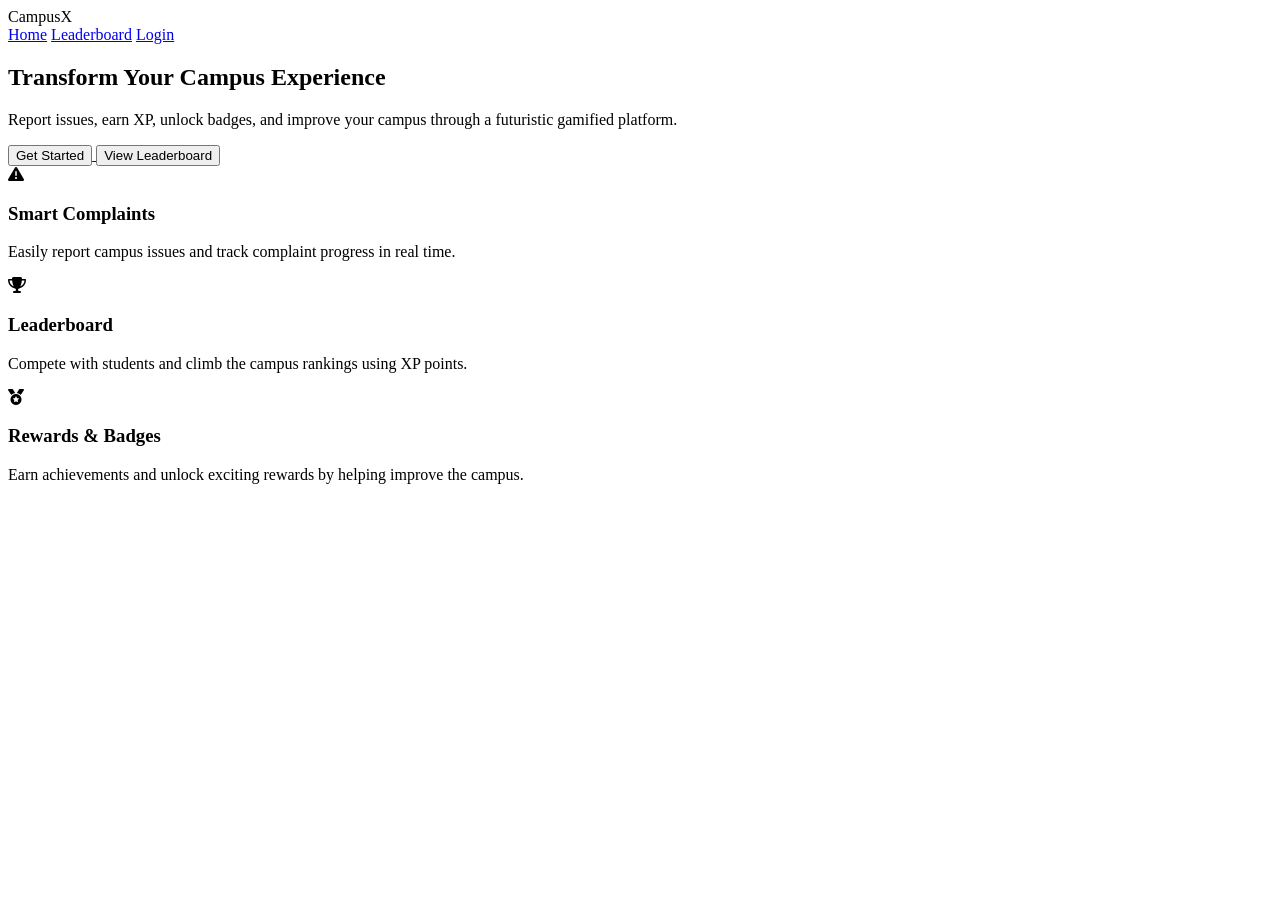
==== index.html @ f6f19b95 "Location" ====
<!DOCTYPE html>
<html lang="en">
<head>
    <meta charset="UTF-8">
    <meta name="viewport" content="width=device-width, initial-scale=1.0">
    <title>CampusX</title>

    <link rel="stylesheet" href="css/style.css">
<link rel="stylesheet" href="css/responsive.css">
    <link rel="stylesheet"
    href="https://cdnjs.cloudflare.com/ajax/libs/font-awesome/6.5.1/css/all.min.css">
</head>
<body>

    <nav class="navbar">

        <div class="logo">CampusX</div>

        <div class="nav-links">
            <a href="index.html">Home</a>
            <a href="leaderboard.html">Leaderboard</a>
            <a href="login.html">Login</a>
        </div>

    </nav>
    <section class="hero">

        <h1>
            Transform Your Campus
            <span>Experience</span>
        </h1>

        <p>
            Report issues, earn XP, unlock badges,
            and improve your campus through a
            futuristic gamified platform.
        </p>

        <div class="hero-btns">

            <a href="login.html">
                <button class="btn primary-btn">
                    Get Started
                </button>
            </a>

            <a href="leaderboard.html">
                <button class="btn secondary-btn">
                    View Leaderboard
                </button>
            </a>

        </div>

    </section>

    <section class="features">

        <div class="card">
            <i class="fa-solid fa-triangle-exclamation"></i>
            <h3>Smart Complaints</h3>
            <p>
                Easily report campus issues and track
                complaint progress in real time.
            </p>
        </div>

        <div class="card">
            <i class="fa-solid fa-trophy"></i>
            <h3>Leaderboard</h3>
            <p>
                Compete with students and climb the
                campus rankings using XP points.
            </p>
        </div>

        <div class="card">
            <i class="fa-solid fa-medal"></i>
            <h3>Rewards & Badges</h3>
            <p>
                Earn achievements and unlock exciting
                rewards by helping improve the campus.
            </p>
        </div>

    </section>
<script src="js/main.js"></script>
</body>
</html>
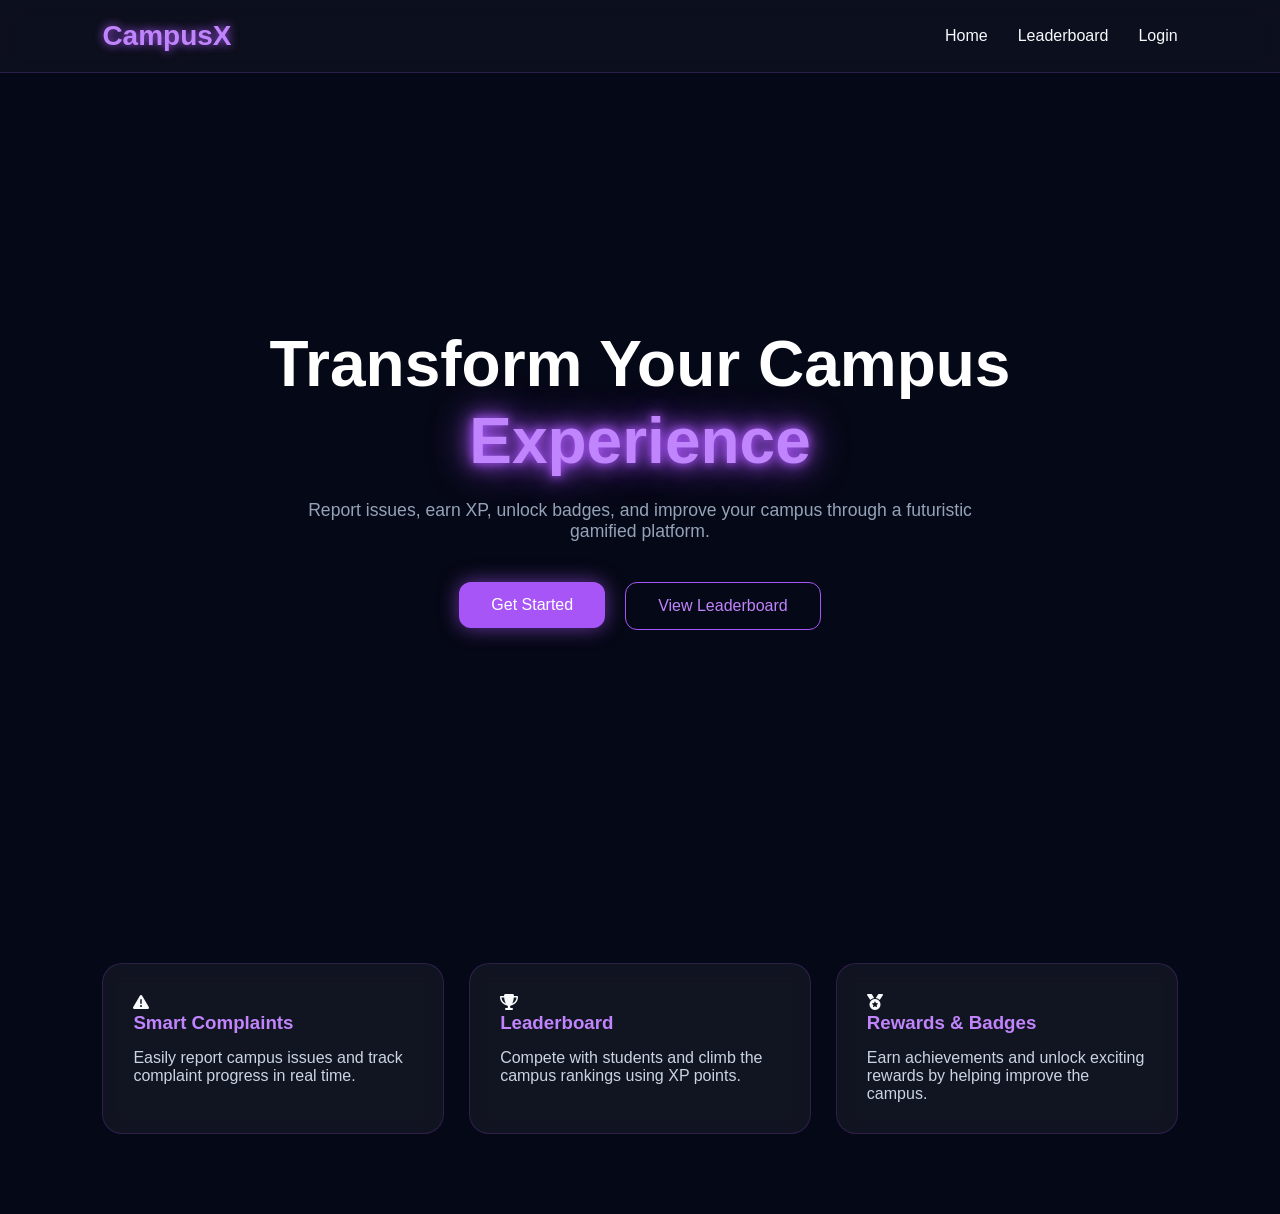
==== commit 3ae9bd21: "Changes in css" ====
--- a/index.html
+++ b/index.html
@@ -5,8 +5,8 @@
     <meta name="viewport" content="width=device-width, initial-scale=1.0">
     <title>CampusX</title>
 
-    <link rel="stylesheet" href="css/style.css">
-<link rel="stylesheet" href="css/responsive.css">
+    <link rel="stylesheet" href="campus-gamified-system/css/style.css">
+<link rel="stylesheet" href="campus-gamified-system/css/responsive.css">
     <link rel="stylesheet"
     href="https://cdnjs.cloudflare.com/ajax/libs/font-awesome/6.5.1/css/all.min.css">
 </head>
@@ -84,6 +84,6 @@
         </div>
 
     </section>
-<script src="js/main.js"></script>
+<script src="campus-gamified-system/js/main.js"></script>
 </body>
 </html>
--- a/campus-gamified-system/css/style.css
+++ b/campus-gamified-system/css/style.css
@@ -0,0 +1,154 @@
+@import url('https://fonts.googleapis.com/css2?family=Poppins:wght@300;400;500;600;700&display=swap');
+
+*{
+    margin:0;
+    padding:0;
+    box-sizing:border-box;
+    font-family:'Poppins',sans-serif;
+}
+
+body{
+    background:#050816;
+    color:#F8FAFC;
+    overflow-x:hidden;
+}
+html{
+    scroll-behavior:smooth;
+}
+
+.navbar{
+    width:100%;
+    padding:20px 8%;
+    display:flex;
+    justify-content:space-between;
+    align-items:center;
+    background:rgba(255,255,255,0.03);
+    backdrop-filter:blur(10px);
+    border-bottom:1px solid rgba(168,85,247,0.2);
+}
+
+.logo{
+    font-size:28px;
+    font-weight:700;
+    color:#C084FC;
+    text-shadow:0 0 10px #A855F7;
+}
+
+.nav-links{
+    display:flex;
+    gap:30px;
+}
+
+.nav-links a{
+    text-decoration:none;
+    color:#F8FAFC;
+    transition:0.3s;
+}
+
+.nav-links a.active{
+    color:#C084FC;
+    text-shadow:0 0 10px #A855F7;
+}
+
+.nav-links a:hover{
+    color:#C084FC;
+    text-shadow:0 0 10px #A855F7;
+}
+
+.hero{
+    min-height:90vh;
+    display:flex;
+    justify-content:center;
+    align-items:center;
+    flex-direction:column;
+    text-align:center;
+    padding:0 10%;
+}
+
+.hero h1{
+    font-size:4rem;
+    color:#fff;
+    margin-bottom:20px;
+    line-height:1.2;
+}
+
+.hero h1 span{
+    color:#C084FC;
+    text-shadow:
+        0 0 10px #A855F7,
+        0 0 20px #A855F7,
+        0 0 40px #A855F7;
+}
+
+.hero p{
+    color:#94A3B8;
+    max-width:700px;
+    margin-bottom:40px;
+    font-size:1.1rem;
+}
+
+.hero-btns{
+    display:flex;
+    gap:20px;
+}
+
+.btn{
+    padding:14px 32px;
+    border:none;
+    border-radius:12px;
+    cursor:pointer;
+    font-size:1rem;
+    transition:0.3s ease;
+}
+
+.primary-btn{
+    background:#A855F7;
+    color:white;
+    box-shadow:0 0 20px rgba(168,85,247,0.6);
+}
+
+.primary-btn:hover{
+    transform:translateY(-3px);
+    box-shadow:0 0 30px rgba(168,85,247,1);
+}
+
+.secondary-btn{
+    background:transparent;
+    border:1px solid #A855F7;
+    color:#C084FC;
+}
+
+.secondary-btn:hover{
+    background:#A855F7;
+    color:white;
+}
+
+.features{
+    padding:80px 8%;
+    display:grid;
+    grid-template-columns:repeat(auto-fit,minmax(250px,1fr));
+    gap:25px;
+}
+
+.card{
+    background:rgba(255,255,255,0.05);
+    border:1px solid rgba(168,85,247,0.2);
+    padding:30px;
+    border-radius:20px;
+    backdrop-filter:blur(10px);
+    transition:0.3s ease;
+}
+
+.card:hover{
+    transform:translateY(-10px);
+    box-shadow:0 0 25px rgba(168,85,247,0.4);
+}
+
+.card h3{
+    color:#C084FC;
+    margin-bottom:15px;
+}
+
+.card p{
+    color:#CBD5E1;
+}
--- a/campus-gamified-system/css/responsive.css
+++ b/campus-gamified-system/css/responsive.css
@@ -0,0 +1,22 @@
+@media(max-width:768px){
+
+    .navbar{
+        flex-direction:column;
+        gap:20px;
+    }
+
+    .nav-links{
+        flex-wrap:wrap;
+        justify-content:center;
+    }
+
+    .hero h1{
+        font-size:2.5rem;
+    }
+
+    .stats-container,
+    .leaderboard-container{
+        grid-template-columns:1fr;
+    }
+
+}
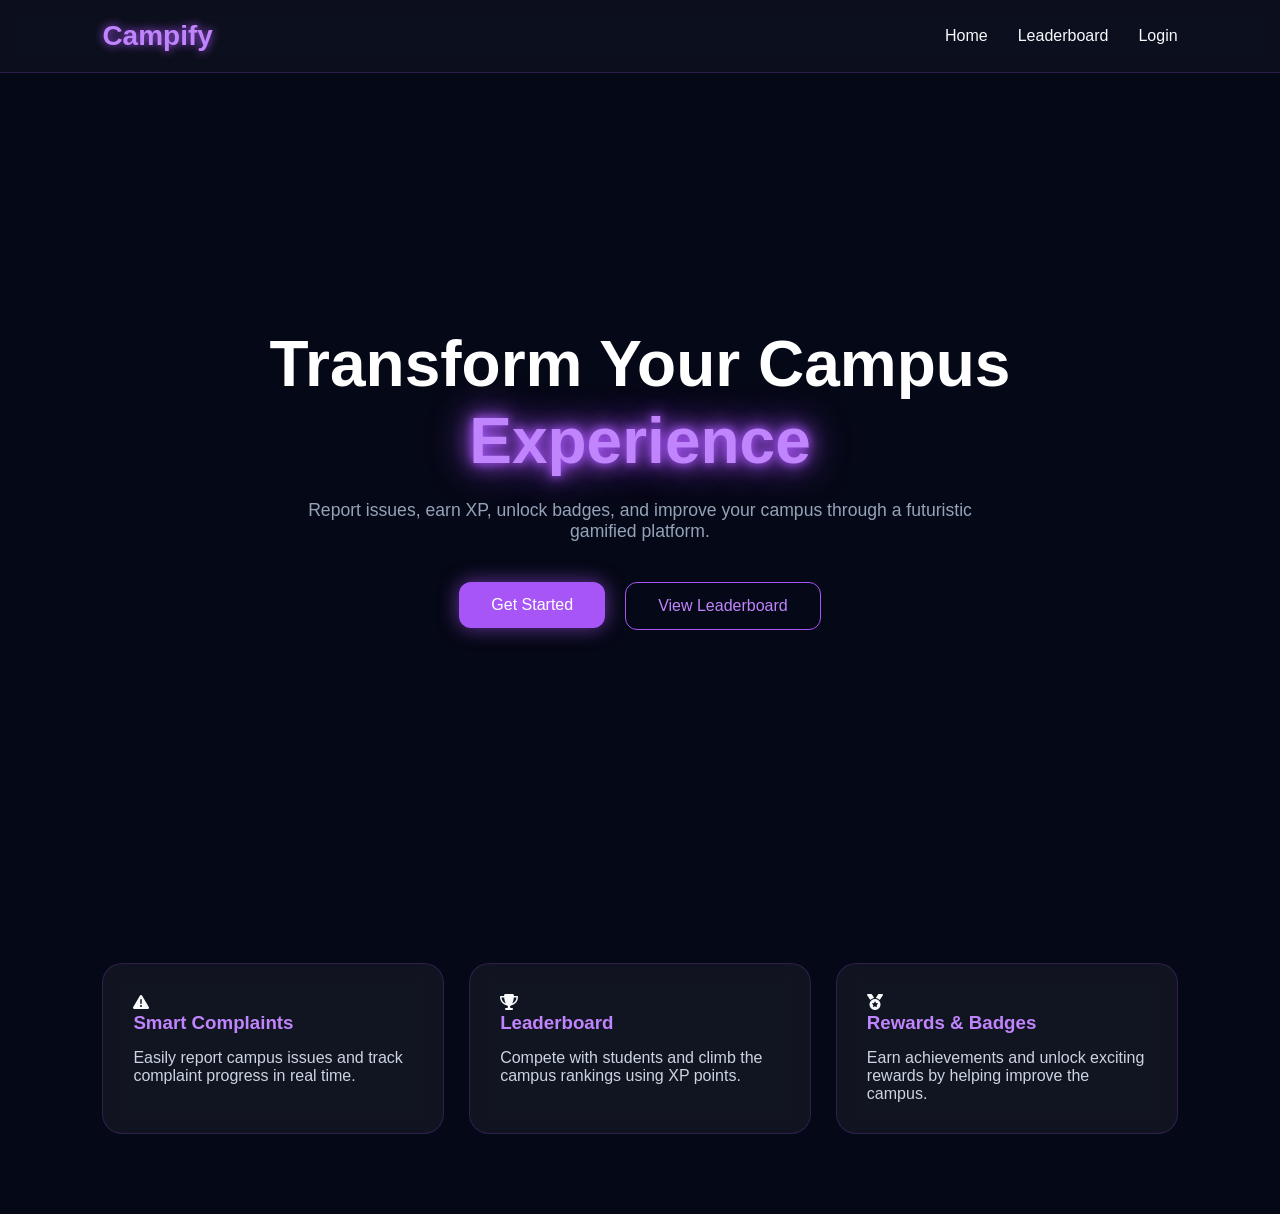
==== commit ef8e59c2: "Changes in structure again" ====
--- a/index.html
+++ b/index.html
@@ -3,10 +3,10 @@
 <head>
     <meta charset="UTF-8">
     <meta name="viewport" content="width=device-width, initial-scale=1.0">
-    <title>CampusX</title>
+    <title>Campify</title>
 
-    <link rel="stylesheet" href="campus-gamified-system/css/style.css">
-<link rel="stylesheet" href="campus-gamified-system/css/responsive.css">
+    <link rel="stylesheet" href="campus_game/css/style.css">
+    <link rel="stylesheet" href="campus_game/css/responsive.css">
     <link rel="stylesheet"
     href="https://cdnjs.cloudflare.com/ajax/libs/font-awesome/6.5.1/css/all.min.css">
 </head>
@@ -14,15 +14,16 @@
 
     <nav class="navbar">
 
-        <div class="logo">CampusX</div>
+        <div class="logo">Campify</div>
 
         <div class="nav-links">
             <a href="index.html">Home</a>
-            <a href="leaderboard.html">Leaderboard</a>
-            <a href="login.html">Login</a>
+            <a href="campus_game/leaderboard.html">Leaderboard</a>
+            <a href="campus_game/login.html">Login</a>
         </div>
 
     </nav>
+
     <section class="hero">
 
         <h1>
@@ -38,13 +39,13 @@
 
         <div class="hero-btns">
 
-            <a href="login.html">
+            <a href="campus_game/login.html">
                 <button class="btn primary-btn">
                     Get Started
                 </button>
             </a>
 
-            <a href="leaderboard.html">
+            <a href="campus_game/leaderboard.html">
                 <button class="btn secondary-btn">
                     View Leaderboard
                 </button>
@@ -84,6 +85,7 @@
         </div>
 
     </section>
-<script src="campus-gamified-system/js/main.js"></script>
+
+<script src="campus_game/js/main.js"></script>
 </body>
 </html>
--- a/campus_game/css/style.css
+++ b/campus_game/css/style.css
@@ -0,0 +1,154 @@
+@import url('https://fonts.googleapis.com/css2?family=Poppins:wght@300;400;500;600;700&display=swap');
+
+*{
+    margin:0;
+    padding:0;
+    box-sizing:border-box;
+    font-family:'Poppins',sans-serif;
+}
+
+body{
+    background:#050816;
+    color:#F8FAFC;
+    overflow-x:hidden;
+}
+html{
+    scroll-behavior:smooth;
+}
+
+.navbar{
+    width:100%;
+    padding:20px 8%;
+    display:flex;
+    justify-content:space-between;
+    align-items:center;
+    background:rgba(255,255,255,0.03);
+    backdrop-filter:blur(10px);
+    border-bottom:1px solid rgba(168,85,247,0.2);
+}
+
+.logo{
+    font-size:28px;
+    font-weight:700;
+    color:#C084FC;
+    text-shadow:0 0 10px #A855F7;
+}
+
+.nav-links{
+    display:flex;
+    gap:30px;
+}
+
+.nav-links a{
+    text-decoration:none;
+    color:#F8FAFC;
+    transition:0.3s;
+}
+
+.nav-links a.active{
+    color:#C084FC;
+    text-shadow:0 0 10px #A855F7;
+}
+
+.nav-links a:hover{
+    color:#C084FC;
+    text-shadow:0 0 10px #A855F7;
+}
+
+.hero{
+    min-height:90vh;
+    display:flex;
+    justify-content:center;
+    align-items:center;
+    flex-direction:column;
+    text-align:center;
+    padding:0 10%;
+}
+
+.hero h1{
+    font-size:4rem;
+    color:#fff;
+    margin-bottom:20px;
+    line-height:1.2;
+}
+
+.hero h1 span{
+    color:#C084FC;
+    text-shadow:
+        0 0 10px #A855F7,
+        0 0 20px #A855F7,
+        0 0 40px #A855F7;
+}
+
+.hero p{
+    color:#94A3B8;
+    max-width:700px;
+    margin-bottom:40px;
+    font-size:1.1rem;
+}
+
+.hero-btns{
+    display:flex;
+    gap:20px;
+}
+
+.btn{
+    padding:14px 32px;
+    border:none;
+    border-radius:12px;
+    cursor:pointer;
+    font-size:1rem;
+    transition:0.3s ease;
+}
+
+.primary-btn{
+    background:#A855F7;
+    color:white;
+    box-shadow:0 0 20px rgba(168,85,247,0.6);
+}
+
+.primary-btn:hover{
+    transform:translateY(-3px);
+    box-shadow:0 0 30px rgba(168,85,247,1);
+}
+
+.secondary-btn{
+    background:transparent;
+    border:1px solid #A855F7;
+    color:#C084FC;
+}
+
+.secondary-btn:hover{
+    background:#A855F7;
+    color:white;
+}
+
+.features{
+    padding:80px 8%;
+    display:grid;
+    grid-template-columns:repeat(auto-fit,minmax(250px,1fr));
+    gap:25px;
+}
+
+.card{
+    background:rgba(255,255,255,0.05);
+    border:1px solid rgba(168,85,247,0.2);
+    padding:30px;
+    border-radius:20px;
+    backdrop-filter:blur(10px);
+    transition:0.3s ease;
+}
+
+.card:hover{
+    transform:translateY(-10px);
+    box-shadow:0 0 25px rgba(168,85,247,0.4);
+}
+
+.card h3{
+    color:#C084FC;
+    margin-bottom:15px;
+}
+
+.card p{
+    color:#CBD5E1;
+}
--- a/campus_game/css/responsive.css
+++ b/campus_game/css/responsive.css
@@ -0,0 +1,22 @@
+@media(max-width:768px){
+
+    .navbar{
+        flex-direction:column;
+        gap:20px;
+    }
+
+    .nav-links{
+        flex-wrap:wrap;
+        justify-content:center;
+    }
+
+    .hero h1{
+        font-size:2.5rem;
+    }
+
+    .stats-container,
+    .leaderboard-container{
+        grid-template-columns:1fr;
+    }
+
+}
